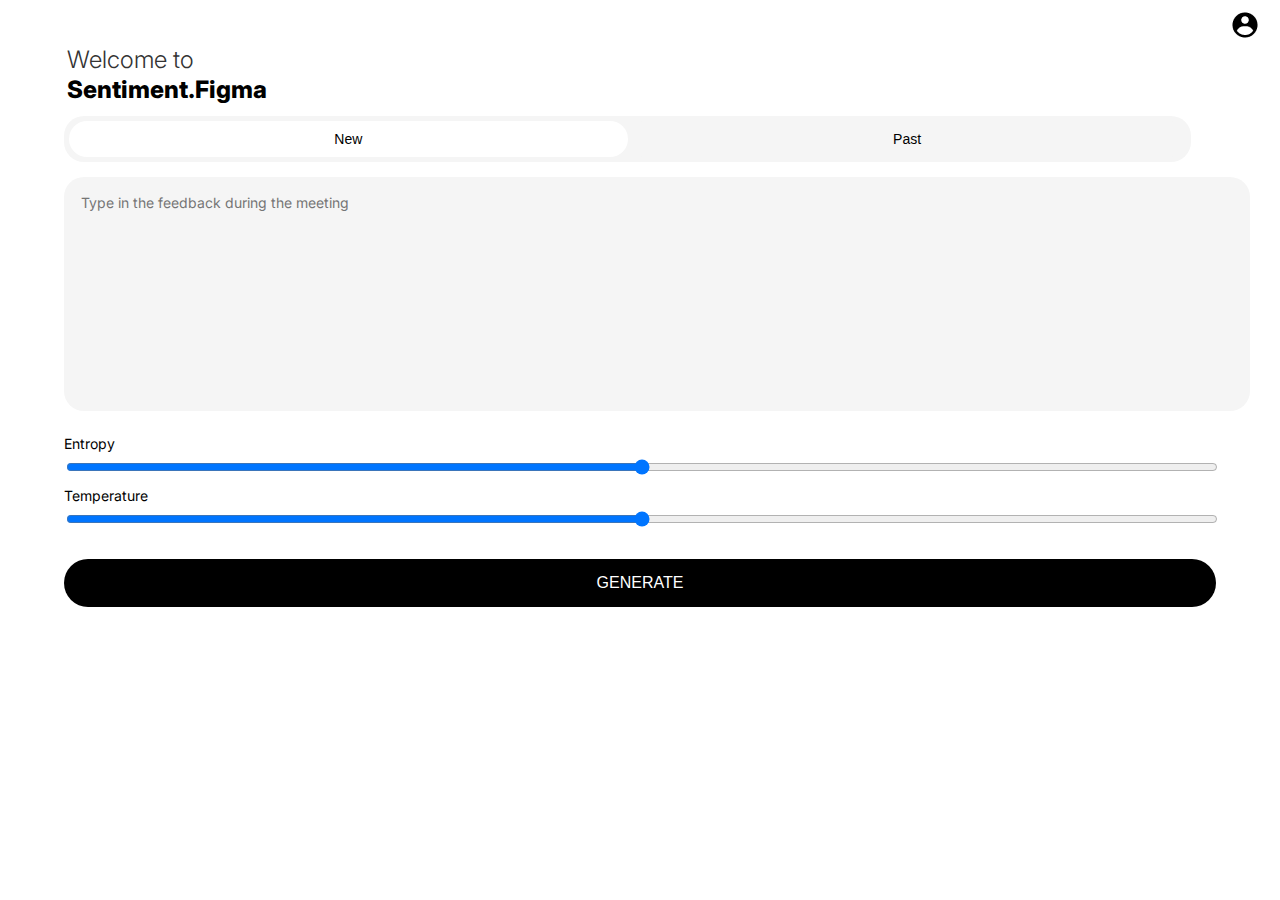
==== index.html @ 70d1ff52 "Add files via upload" ====
<!DOCTYPE html>
<html lang="en">
<head>
  <meta charset="UTF-8">
  <meta name="viewport" content="width=device-width, initial-scale=1.0">
  <title>Sentiment AI</title>
  <link href="https://fonts.googleapis.com/css2?family=Inter:wght@100;400;700&display=swap" rel="stylesheet">
  <link rel="stylesheet" href="styles.css">
</head>
<body>
    <!-- New Recording Page -->
  <div id="new-recording-page" class="page active">
    <img src="icon/profile.png" alt="profile" class="profile-icon">
    <div class="container">
      <h1>Welcome to</h1>
      <h2>Sentiment.Figma</h2>
      <div class="switch" style="background-color: #f5f5f5; border-radius: 20px; padding: 5px;">
        <button class="active" id="new">New</button>
        <button id="old">Past</button>
      </div>

      <textarea id="feedback" placeholder="Type in the feedback during the meeting"></textarea>

      <div class="slider-container">
        <label for="entropy">Entropy</label>
        <input id="entropy" type="range" min="0" max="1" step="0.1">
      </div>

      <div class="slider-container">
        <label for="temperature">Temperature</label>
        <input id="temperature" type="range" min="0" max="1" step="0.1">
      </div>

      <button id="generate">GENERATE</button>
    </div>
  </div>

  <!-- Past Recordings Page -->
  <div id="past-recordings-page" class="page">
    <img src="icon/profile.png" alt="profile" class="profile-icon">
    <div class="container">
      <h1>Welcome to</h1>
      <h2>Sentiment.Figma</h2>
      <div class="switch" style="background-color: #f5f5f5; border-radius: 20px; padding: 5px;">
        <button id="new">New</button>
        <button class="active" id="old">Past</button>
      </div>
      <div class="recording-item">
        <div class="recording-info">
          <div class="recording-title">
            <span class="mainText">New recording10</span>
            <span class="badge">Jerry</span>
          </div>
          <div class="caption">Oct 30th, 2024</div>
        </div>
      </div>
    
    </div>
  </div>

  <!-- Analysis Page -->
  <div id="analysis-page" class="page">
    <div class="container">
      <img id="back-to-home" src="icon/back.png" alt="Back" class="back-icon">
      <h3>New Recording</h3>
      <p class="caption">Recorded on</p>
    </div>
    <div class="emotion-container">
      <div class="emotion-row">
        <div class="emotion-label">Curiosity</div>
        <div class="emotion-bar curiosity"></div>
      </div>
      <div class="emotion-row">
        <div class="emotion-label">Admiration</div>
        <div class="emotion-bar admiration"></div>
      </div>
      <div class="emotion-row">
        <div class="emotion-label">Delight</div>
        <div class="emotion-bar delight"></div>
      </div>
      <div class="emotion-row">
        <div class="emotion-label">Confused</div>
        <div class="emotion-bar confused"></div>
      </div>
    </div>
    <div class="card-container">
      <!-- Card 1 -->
      <div class="card">
        <div class="icon">
          🎨 <!-- Replace with an actual icon -->
        </div>
        <div class="title">Color Sensing</div>
      </div>
  
      <!-- Card 2 -->
      <div class="card">
        <div class="icon">
          ℹ️ <!-- Replace with an actual icon -->
        </div>
        <div class="title">Information Architecture</div>
      </div>
  
      <!-- Card 3 -->
      <div class="card">
        <div class="icon">
          🎨 <!-- Replace with an actual icon -->
        </div>
        <div class="title">Responsiveness</div>
      </div>
  
      <!-- Card 4 -->
      <div class="card">
        <div class="icon">
          ℹ️ <!-- Replace with an actual icon -->
        </div>
        <div class="title">Information Architecture</div>
      </div>
    </div>
  </div>

  <!--Profile Page-->
  <div id="profile-page" class="page">
    <img id="back-to-home" src="icon/back.png" alt="Back" class="back-icon">
    <div class="container">
      <h3>Saved Client</h3>
    </div>
  </div>

  <!--Detailed Analysis-->
  <div id="detailed-analysis-page" class="page">
    <img id="back-to-home" src="icon/back.png" alt="Back" class="back-icon">
    <div class="container">
      <h3>Saved Client</h3>
    </div>
  </div>

  <script>
  // Array to store feedback and timestamp data
    const recordings = [];
    document.getElementById('generate').onclick = () => {
      const feedback = document.getElementById('feedback').value;
      const entropy = document.getElementById('entropy').value;
      const temperature = document.getElementById('temperature').value;

      if (feedback === '') {
        alert('Please enter feedback before generating.');
        return;
      }
    
      // Capture the current date and time
      const timestamp = new Date().toLocaleString();

      // Save the feedback and timestamp
      recordings.push({ feedback, entropy, temperature, timestamp });

      // Optional: Log the data for debugging
      console.log(recordings);

     // Send data to the plugin backend (if needed)
      parent.postMessage(
        { pluginMessage: { type: 'generate', feedback, entropy, temperature, timestamp } },
        '*'
      );

      // Switch to the New Recording Page
      document.getElementById('analysis-page').classList.add('active');
      document.getElementById('new-recording-page').classList.remove('active');
      document.getElementById('past-recordings-page').classList.remove('active');

      // Update the caption with the timestamp
      const captionElement = document.querySelector('.caption');
      captionElement.textContent = `Recorded on ${timestamp}`;
    };

    // Switch to Past Recordings Page
    document.getElementById('old').onclick = () => {
      document.getElementById('new-recording-page').classList.remove('active');
      document.getElementById('past-recordings-page').classList.add('active');
    };

    // not working
    // Switch to Home Page Page
    document.getElementById('new').onclick = () => {
      parent.postMessage({ pluginMessage: { type: 'switch-to-home' } }, '*');
      document.getElementById('past-recordings-page').classList.remove('active');
      document.getElementById('new-recording-page').classList.add('active');
    };

    //not working
    document.querySelector('.profile-icon').onclick = () => {
      document.querySelectorAll('.page').forEach(page => page.classList.remove('active'));
      document.getElementById('profile-page').classList.add('active');
    };

  // Go back to previous page
    document.querySelectorAll('#back-to-home').forEach(button => {
      button.onclick = () => {
      document.querySelectorAll('.page').forEach(page => page.classList.remove('active'));
      const lastVisitedPage = document.querySelector('.page.active');
      lastVisitedPage.classList.add('active');
      };
    });
  </script>
</body>
</html>
---- styles.css ----
body {
  font-family: Inter, sans-serif;
  margin: 0;
  padding: 0;
  display: flex;
  flex-direction: column;
  align-items: center;
  background-color: #ffffff;
  color: #000000;
  width: 100%;
  height: 100%;
}

h1 {
  align-self: flex-start; /* Overrides the center alignment from the body */
  font-size: 24px;
  padding-left: 3px;
  color:#333;
  margin-top: 0px;
  margin-bottom: 0; /* Remove bottom margin */
  font-weight: 300;
  text-align: left;
}

h2 {
  align-self: flex-start; /* Overrides the center alignment from the body */
  font-size: 24px;
  padding-left: 3px;
  margin-top: 1px;
  margin-bottom: 12px;
  text-align: left;
  font-weight: 800;
}

h3 {
  align-self: flex-start; /* Overrides the center alignment from the body */
  font-size: 30px;
  word-spacing: -5%;
  margin: 3px 0 2px 0; /* Remove top margin */
  padding: 0px;
  text-align: left;
  font-weight: 600;
}

.caption {
  align-self: flex-start; /* Overrides the center alignment from the body */
  font-size: 12px;
  color: #8e8e8e;
  font-weight: 500;
  text-align: left; /* Ensure text is left-aligned */
  margin: 0px 0px 20px 0px;
}

.container {
  flex-direction: column;
  width: 90%;
  justify-content: flex-start; /* Align content from top vertically */
}

.page {
  display: none;
  width: 100%;
  height: 100%;
  flex-direction: column;
  align-items: center;
  justify-content: flex-start; /* Align content from top vertically */
}

.page.active {
  display: flex;
}

textarea {
  background-color: #f5f5f5; /* Set background color to grey */
  font-family: 'Inter', sans-serif;
  width: 100%;
  height: 200px;
  margin-top: 15px;
  margin-bottom: 10px;
  padding: 17px;
  border: none; /* Remove border */
  border-radius: 20px;
  font-size: 14px;
  resize: none;
}

.slider-container {
  display: flex;
  flex-direction: column;
  align-items: flex-start;
  width: 100%;
  margin: 10px 0;
}

.slider-container label {
  margin-bottom: 5px;
  font-size: 14px;
}

.slider-container input {
  width: 100%;
}

.switch {
  display: flex;
  justify-content: center;
  width: 97%;
  border-radius: 20px;
}

.switch button {
  flex: 1;
  border: 0px solid #ddd;
  background-color: #f5f5f5;
  padding: 10px 0;
  cursor: pointer;
  font-size: 14px;
  border-radius: 20px;
}

.switch button.active {
  background-color: #ffffff;
  color: #000000;
}

button#generate {
  background-color: #000;
  color: #fff;
  padding: 15px;
  border: none;
  border-radius: 30px;
  font-size: 16px;
  cursor: pointer;
  width: 100%;
  margin: 20px 0;
}

.back-icon {
  width: 30px; /* Adjust the size of the icon */
  height: auto;
  cursor: pointer;
  transition: transform 0.2s ease; /* Add a hover effect */
  align-self: flex-start; /* Align the icon to the left */
  margin: 10px 0px;
}

.back-icon:hover {
  transform: scale(1.1); /* Slightly enlarge the icon on hover */
}

.profile-icon {
  width: 30px; /* Adjust the size of the icon */
  height: auto;
  margin: 10px 20px 5px 0px;
  align-self: flex-end; /* Align the icon to the right */
}

.profile-icon:hover {
  transform: scale(1.1); /* Slightly enlarge the icon on hover */
}

.emotion-container {
  background-color: #eeeeee; /* Light grey background for the container */
  padding: 25px 25px;
  width: 300px;
}

.emotion-row {
  display: flex;
  align-items: center;
  margin-bottom: 10px;
}

.emotion-row:last-child {
  margin-bottom: 0;
}

.emotion-label {
  flex: 1;
  font-weight: bold;
  color: #000000;
  margin-right: 10px;
}

.emotion-bar {
  flex: 2;
  height: 20px;
  border-radius: 5px;
}

/* Custom colors for each bar */
.curiosity {
  background-color: #000000; /* Black */
  width: 100%;
}

.admiration {
  background-color: #888888; /* Dark grey */
  width: 80%;
}

.delight {
  background-color: #cccccc; /* Light grey */
  width: 60%;
}

.confused {
  background-color: #ffffff; /* White */
  width: 40%;
  border: 1px solid #dddddd; /* Add border for visibility */
}

.content-container {
  text-align: left; /* Ensure text inside is left-aligned */
  width: 100%; /* Make sure the container spans the full width */
}

.card-container {
display: grid;
grid-template-columns: repeat(2, 1fr); /* 2 cards per row */
gap: 20px; /* Space between cards */
padding: 20px;
}

.card {
background-color: #f9f9f9; /* Light gray */
border-radius: 15px;
display: flex;
flex-direction: column;
justify-content: center;
align-items: center;
text-align: center;
width: 140px;
height: 140px;
}

.card .icon {
font-size: 40px; /* Size of the icon */
margin-bottom: 10px;
}

.card .title {
font-size: 16px;
font-weight: bold;
color: #333; /* Dark text */
}

.recording-item {
display: flex;
align-items: center;
padding: 10px 0px 5px 5px;
border-bottom: 1px solid #f0f0f0;
}

.recording-info {
padding-top: 10px;
}

.mainText{
font-family: 'Inter', sans-serif;
font-weight: 500;
font-size: 20px;
color: #333; /* Dark text */
}

.badge {
background-color: #f0f0f0;
color: #000;
font-size: 14px;
padding: 2px 8px;
border-radius: 15px;
font-weight: bold;
}
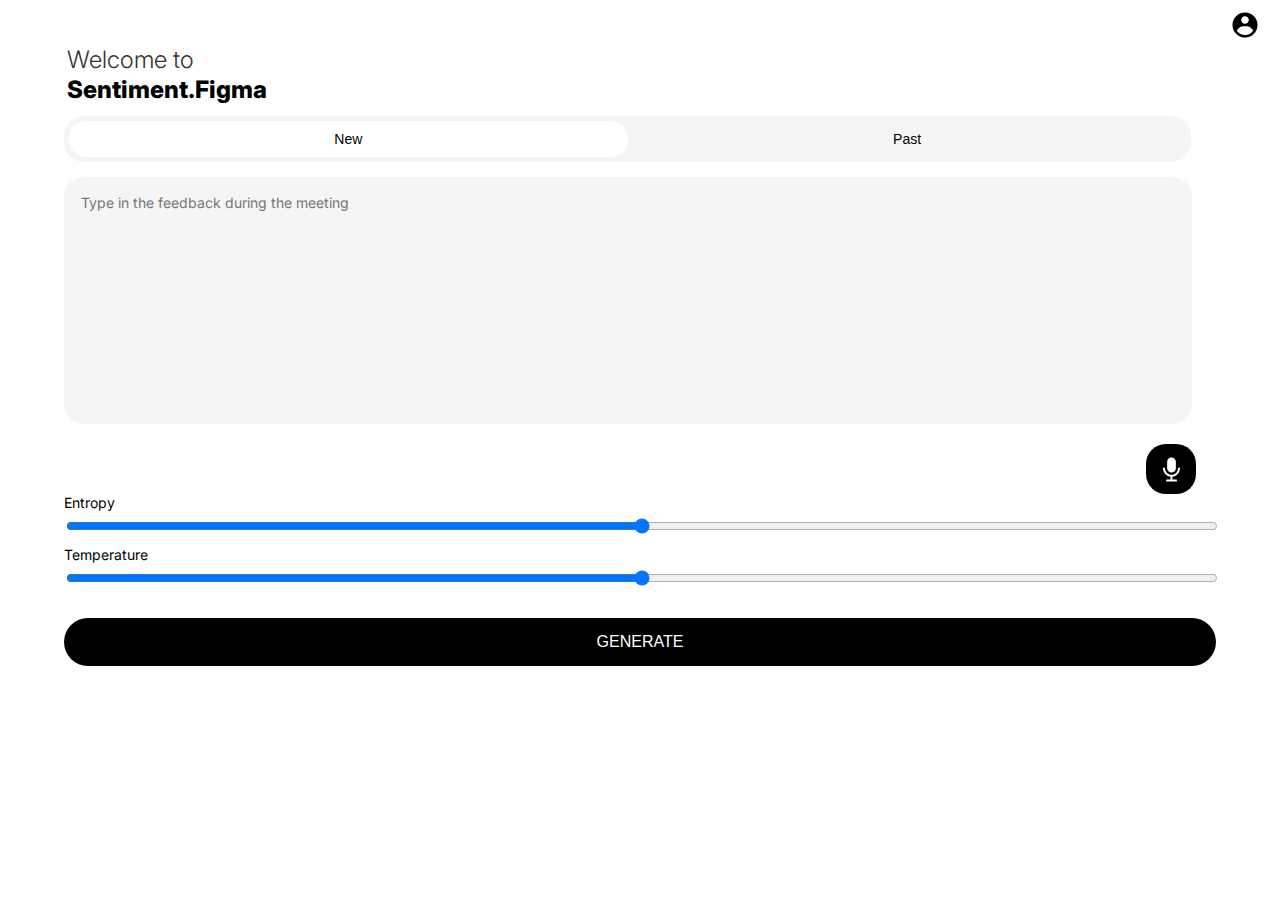
==== commit ec40490d: "updated frontend" ====
--- a/index.html
+++ b/index.html
@@ -20,7 +20,9 @@
       </div>
 
       <textarea id="feedback" placeholder="Type in the feedback during the meeting"></textarea>
-
+      <button id="record-button">
+        <img src="icon/record.png" alt="record" class="record-icon">
+      </button>
       <div class="slider-container">
         <label for="entropy">Entropy</label>
         <input id="entropy" type="range" min="0" max="1" step="0.1">
@@ -63,7 +65,8 @@
     <div class="container">
       <img id="back-to-home" src="icon/back.png" alt="Back" class="back-icon">
       <h3>New Recording</h3>
-      <p class="caption">Recorded on</p>
+      <p class="caption">Recorded on Oct 30th, 2024</p>
+      <div class="caption"></div>
     </div>
     <div class="emotion-container">
       <div class="emotion-row">
@@ -87,7 +90,7 @@
       <!-- Card 1 -->
       <div class="card">
         <div class="icon">
-          🎨 <!-- Replace with an actual icon -->
+          <img src="icon/color_sensing.png" alt="Color Sensing">
         </div>
         <div class="title">Color Sensing</div>
       </div>
@@ -95,7 +98,7 @@
       <!-- Card 2 -->
       <div class="card">
         <div class="icon">
-          ℹ️ <!-- Replace with an actual icon -->
+          <img src="icon/info_arch.png" alt="Info Arch">
         </div>
         <div class="title">Information Architecture</div>
       </div>
@@ -103,7 +106,7 @@
       <!-- Card 3 -->
       <div class="card">
         <div class="icon">
-          🎨 <!-- Replace with an actual icon -->
+          <img src="icon/responsiveness.png" alt="Responsiveness">
         </div>
         <div class="title">Responsiveness</div>
       </div>
@@ -111,9 +114,9 @@
       <!-- Card 4 -->
       <div class="card">
         <div class="icon">
-          ℹ️ <!-- Replace with an actual icon -->
-        </div>
-        <div class="title">Information Architecture</div>
+          <img src="icon/color_sensing.png" alt="Color Sensing">
+        </div>
+        <div class="title">Branding</div>
       </div>
     </div>
   </div>
@@ -128,11 +131,16 @@
 
   <!--Detailed Analysis-->
   <div id="detailed-analysis-page" class="page">
-    <img id="back-to-home" src="icon/back.png" alt="Back" class="back-icon">
-    <div class="container">
-      <h3>Saved Client</h3>
-    </div>
-  </div>
+    <div class="container">
+      <img id="back-to-home" src="icon/back.png" alt="Back" class="back-icon">
+      <h3>Color</h3>
+      <p class="caption">Recorded on Oct 30th, 2024</p>
+      <div class="caption"></div>
+      <div class="textMentioned">“I like this blue but I think it’s too vibrant, could you adjust its saturation?”</div>
+    </div>
+  </div>
+
+  
 
   <script>
   // Array to store feedback and timestamp data
@@ -178,28 +186,37 @@
       document.getElementById('past-recordings-page').classList.add('active');
     };
 
-    // not working
     // Switch to Home Page Page
     document.getElementById('new').onclick = () => {
-      parent.postMessage({ pluginMessage: { type: 'switch-to-home' } }, '*');
       document.getElementById('past-recordings-page').classList.remove('active');
       document.getElementById('new-recording-page').classList.add('active');
     };
 
-    //not working
     document.querySelector('.profile-icon').onclick = () => {
       document.querySelectorAll('.page').forEach(page => page.classList.remove('active'));
       document.getElementById('profile-page').classList.add('active');
     };
 
   // Go back to previous page
-    document.querySelectorAll('#back-to-home').forEach(button => {
-      button.onclick = () => {
+  document.querySelectorAll('#back-to-home').forEach(button => {
+    button.onclick = () => {
       document.querySelectorAll('.page').forEach(page => page.classList.remove('active'));
-      const lastVisitedPage = document.querySelector('.page.active');
-      lastVisitedPage.classList.add('active');
-      };
-    });
+      document.getElementById('new-recording-page').classList.add('active');
+    };
+  });
+
+  // Go to Color Page
+  document.getElementById('new').onclick = () => {
+    document.getElementById('past-recordings-page').classList.remove('active');
+    document.getElementById('new-recording-page').classList.add('active');
+  };
+  // Go to Detailed Analysis Page when clicking on a card
+  document.querySelectorAll('.card').forEach(card => {
+    card.onclick = () => {
+      document.querySelectorAll('.page').forEach(page => page.classList.remove('active'));
+      document.getElementById('detailed-analysis-page').classList.add('active');
+    };
+  });
   </script>
 </body>
 </html>--- a/styles.css
+++ b/styles.css
@@ -51,10 +51,32 @@
   margin: 0px 0px 20px 0px;
 }
 
+.textMentioned {
+  align-self: flex-start; /* Overrides the center alignment from the body */
+  font-size: 16px;
+  color: #000000; /* Black text */
+  font-weight: 500;
+  text-align: left; /* Ensure text is left-aligned */
+  margin: 0px 0px 20px 0px;
+  background-color: #f0f0f0; /* Light grey background */
+  border-radius: 15px;
+  padding: 20px;
+  display: inline-block; /* Fit width to the length of text */
+}
+
 .container {
   flex-direction: column;
   width: 90%;
   justify-content: flex-start; /* Align content from top vertically */
+}
+
+#feedback {
+  display: flex;
+  flex-direction: column;
+  align-items: center;
+  justify-content: center;
+  width: 95%;
+  padding-bottom: 30px;
 }
 
 .page {
@@ -73,10 +95,11 @@
 textarea {
   background-color: #f5f5f5; /* Set background color to grey */
   font-family: 'Inter', sans-serif;
+  
   width: 100%;
   height: 200px;
   margin-top: 15px;
-  margin-bottom: 10px;
+  margin-bottom: 20px;
   padding: 17px;
   border: none; /* Remove border */
   border-radius: 20px;
@@ -135,13 +158,30 @@
   margin: 20px 0;
 }
 
+#record-button {
+  width: 50px;
+  height: 50px;
+  cursor: pointer;
+  background: #000;       /* Black background */
+  border: none;
+  padding: 10px 10px;
+  border-radius: 20px;
+  margin-right: 20px;
+  cursor: pointer;
+  display: inline-flex;
+  align-items: center;
+  justify-content: center;
+  float: right; /* Aligns the button to the right side of its parent container */
+
+}
+
 .back-icon {
-  width: 30px; /* Adjust the size of the icon */
+  width: 20px; /* Adjust the size of the icon */
   height: auto;
   cursor: pointer;
   transition: transform 0.2s ease; /* Add a hover effect */
   align-self: flex-start; /* Align the icon to the left */
-  margin: 10px 0px;
+  margin: 20px 0px 10px 0px;
 }
 
 .back-icon:hover {
@@ -162,7 +202,7 @@
 .emotion-container {
   background-color: #eeeeee; /* Light grey background for the container */
   padding: 25px 25px;
-  width: 300px;
+  width: 100%;
 }
 
 .emotion-row {
@@ -179,13 +219,16 @@
   flex: 1;
   font-weight: bold;
   color: #000000;
-  margin-right: 10px;
+  margin-right: 100px;
+  padding-left:5%;
+  
 }
 
 .emotion-bar {
-  flex: 2;
   height: 20px;
-  border-radius: 5px;
+  border-radius: 1px;
+  padding-right: 5%;
+  
 }
 
 /* Custom colors for each bar */
@@ -217,21 +260,43 @@
 
 .card-container {
 display: grid;
-grid-template-columns: repeat(2, 1fr); /* 2 cards per row */
+grid-template-columns: repeat(4, 1fr); /* 2 cards per row */
 gap: 20px; /* Space between cards */
-padding: 20px;
+padding: 30px;
 }
 
 .card {
-background-color: #f9f9f9; /* Light gray */
-border-radius: 15px;
-display: flex;
-flex-direction: column;
-justify-content: center;
-align-items: center;
-text-align: center;
-width: 140px;
-height: 140px;
+  background-color: #f9f9f9; /* Light gray */
+  border-radius: 15px;
+  display: flex;
+  flex-direction: column;
+  justify-content: center;
+  align-items: center;
+  text-align: center;
+  padding: 20px;
+  width: 200px;
+  height: 100px;
+}
+
+@media (max-width: 1000px) {
+  .card-container {
+    grid-template-columns: repeat(2, 1fr); 
+    gap: 20px; /* Reduce space between cards */
+    padding: 15px; /* Reduce padding */
+  }
+}
+
+@media (max-width: 500px) {
+  .card-container {
+    grid-template-columns: 1fr; /* Two column layout */
+    gap: 20px; /* Reduce space between cards */
+    padding: 15px; /* Reduce padding */
+  }
+
+  .card {
+    width: 500px; /* Make the card take full width */
+    height: auto; /* Adjust height automatically */
+  }
 }
 
 .card .icon {
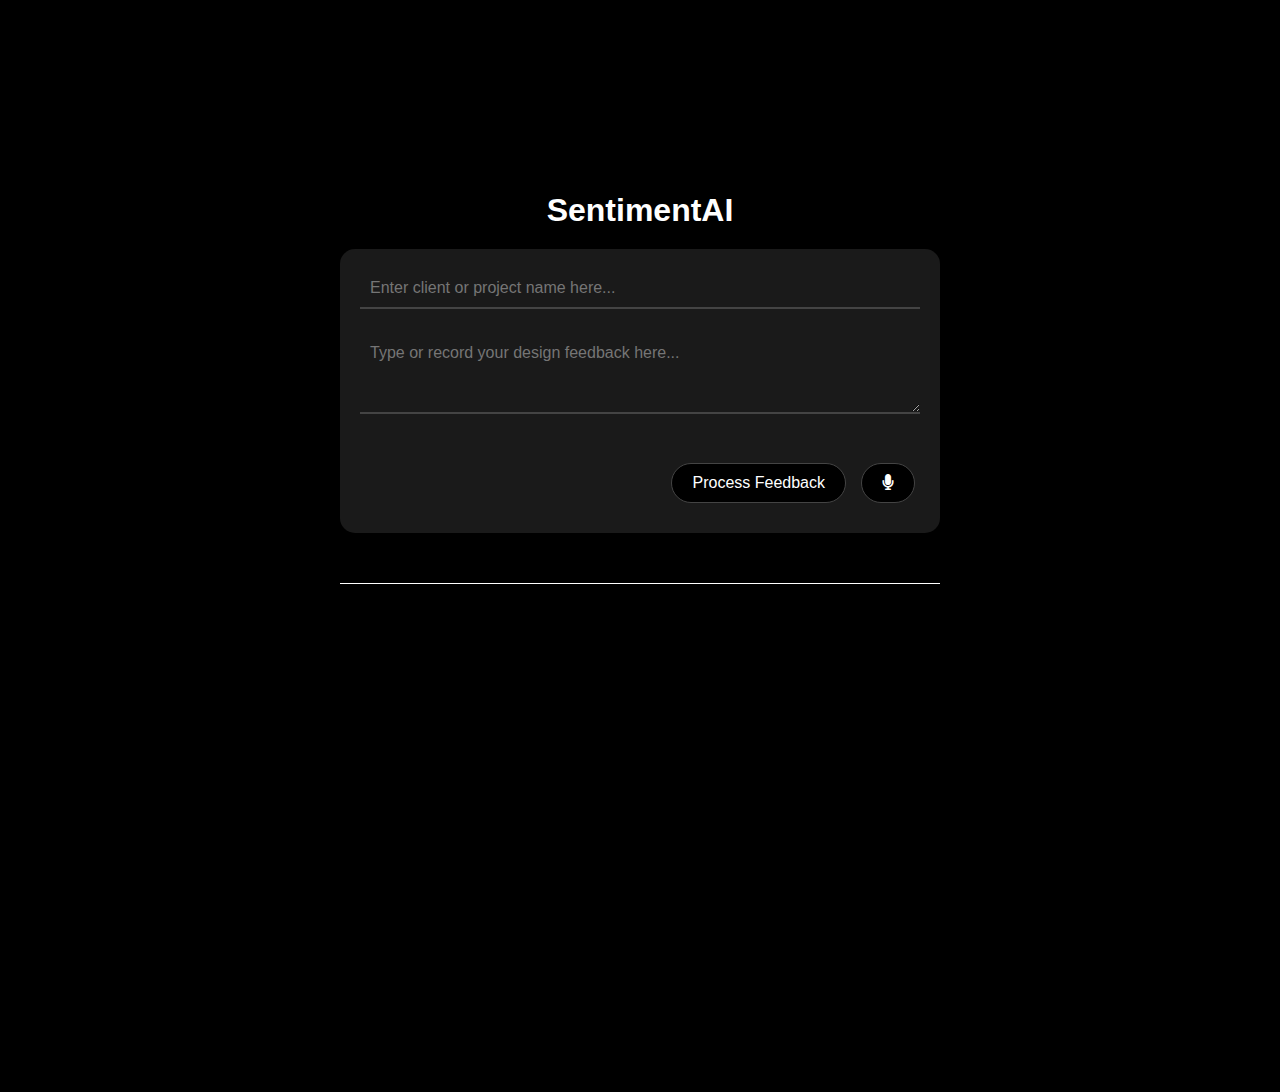
==== commit 5b0984fe: "clean up file" ====
--- a/index.html
+++ b/index.html
@@ -3,220 +3,35 @@
 <head>
   <meta charset="UTF-8">
   <meta name="viewport" content="width=device-width, initial-scale=1.0">
-  <title>Sentiment AI</title>
-  <link href="https://fonts.googleapis.com/css2?family=Inter:wght@100;400;700&display=swap" rel="stylesheet">
+  <title>Text Analysis App</title>
+  <!-- Font Awesome CDN -->
+  <link rel="stylesheet" href="https://cdnjs.cloudflare.com/ajax/libs/font-awesome/6.0.0-beta3/css/all.min.css">
   <link rel="stylesheet" href="styles.css">
 </head>
 <body>
-    <!-- New Recording Page -->
-  <div id="new-recording-page" class="page active">
-    <img src="icon/profile.png" alt="profile" class="profile-icon">
-    <div class="container">
-      <h1>Welcome to</h1>
-      <h2>Sentiment.Figma</h2>
-      <div class="switch" style="background-color: #f5f5f5; border-radius: 20px; padding: 5px;">
-        <button class="active" id="new">New</button>
-        <button id="old">Past</button>
+  <div class="container">
+    <h1>SentimentAI</h1>
+    <div class="card">
+      <div class="note-input-wrapper">
+        <input id="noteInput" type="text" placeholder="Enter client or project name here...">
       </div>
-
-      <textarea id="feedback" placeholder="Type in the feedback during the meeting"></textarea>
-      <button id="record-button">
-        <img src="icon/record.png" alt="record" class="record-icon">
-      </button>
-      <div class="slider-container">
-        <label for="entropy">Entropy</label>
-        <input id="entropy" type="range" min="0" max="1" step="0.1">
-      </div>
-
-      <div class="slider-container">
-        <label for="temperature">Temperature</label>
-        <input id="temperature" type="range" min="0" max="1" step="0.1">
-      </div>
-
-      <button id="generate">GENERATE</button>
-    </div>
-  </div>
-
-  <!-- Past Recordings Page -->
-  <div id="past-recordings-page" class="page">
-    <img src="icon/profile.png" alt="profile" class="profile-icon">
-    <div class="container">
-      <h1>Welcome to</h1>
-      <h2>Sentiment.Figma</h2>
-      <div class="switch" style="background-color: #f5f5f5; border-radius: 20px; padding: 5px;">
-        <button id="new">New</button>
-        <button class="active" id="old">Past</button>
-      </div>
-      <div class="recording-item">
-        <div class="recording-info">
-          <div class="recording-title">
-            <span class="mainText">New recording10</span>
-            <span class="badge">Jerry</span>
-          </div>
-          <div class="caption">Oct 30th, 2024</div>
+      <div class="text-area-wrapper">
+        <textarea id="inputText" placeholder="Type or record your design feedback here..."></textarea>
+        <div class="button-container">
+          <button id="analyzeButton">Process Feedback</button>
+          <button id="recordButton">
+            <i class="fas fa-microphone"></i>
+          </button>
         </div>
       </div>
-    
     </div>
-  </div>
 
-  <!-- Analysis Page -->
-  <div id="analysis-page" class="page">
-    <div class="container">
-      <img id="back-to-home" src="icon/back.png" alt="Back" class="back-icon">
-      <h3>New Recording</h3>
-      <p class="caption">Recorded on Oct 30th, 2024</p>
-      <div class="caption"></div>
-    </div>
-    <div class="emotion-container">
-      <div class="emotion-row">
-        <div class="emotion-label">Curiosity</div>
-        <div class="emotion-bar curiosity"></div>
-      </div>
-      <div class="emotion-row">
-        <div class="emotion-label">Admiration</div>
-        <div class="emotion-bar admiration"></div>
-      </div>
-      <div class="emotion-row">
-        <div class="emotion-label">Delight</div>
-        <div class="emotion-bar delight"></div>
-      </div>
-      <div class="emotion-row">
-        <div class="emotion-label">Confused</div>
-        <div class="emotion-bar confused"></div>
-      </div>
-    </div>
-    <div class="card-container">
-      <!-- Card 1 -->
-      <div class="card">
-        <div class="icon">
-          <img src="icon/color_sensing.png" alt="Color Sensing">
-        </div>
-        <div class="title">Color Sensing</div>
-      </div>
-  
-      <!-- Card 2 -->
-      <div class="card">
-        <div class="icon">
-          <img src="icon/info_arch.png" alt="Info Arch">
-        </div>
-        <div class="title">Information Architecture</div>
-      </div>
-  
-      <!-- Card 3 -->
-      <div class="card">
-        <div class="icon">
-          <img src="icon/responsiveness.png" alt="Responsiveness">
-        </div>
-        <div class="title">Responsiveness</div>
-      </div>
-  
-      <!-- Card 4 -->
-      <div class="card">
-        <div class="icon">
-          <img src="icon/color_sensing.png" alt="Color Sensing">
-        </div>
-        <div class="title">Branding</div>
+    <div id="tabsContainer">
+      <div id="tabs"></div> <!-- Tab navigation buttons -->
+      <div id="resultsContainer"> <!-- Holds results of the selected tab -->
       </div>
     </div>
   </div>
-
-  <!--Profile Page-->
-  <div id="profile-page" class="page">
-    <img id="back-to-home" src="icon/back.png" alt="Back" class="back-icon">
-    <div class="container">
-      <h3>Saved Client</h3>
-    </div>
-  </div>
-
-  <!--Detailed Analysis-->
-  <div id="detailed-analysis-page" class="page">
-    <div class="container">
-      <img id="back-to-home" src="icon/back.png" alt="Back" class="back-icon">
-      <h3>Color</h3>
-      <p class="caption">Recorded on Oct 30th, 2024</p>
-      <div class="caption"></div>
-      <div class="textMentioned">“I like this blue but I think it’s too vibrant, could you adjust its saturation?”</div>
-    </div>
-  </div>
-
-  
-
-  <script>
-  // Array to store feedback and timestamp data
-    const recordings = [];
-    document.getElementById('generate').onclick = () => {
-      const feedback = document.getElementById('feedback').value;
-      const entropy = document.getElementById('entropy').value;
-      const temperature = document.getElementById('temperature').value;
-
-      if (feedback === '') {
-        alert('Please enter feedback before generating.');
-        return;
-      }
-    
-      // Capture the current date and time
-      const timestamp = new Date().toLocaleString();
-
-      // Save the feedback and timestamp
-      recordings.push({ feedback, entropy, temperature, timestamp });
-
-      // Optional: Log the data for debugging
-      console.log(recordings);
-
-     // Send data to the plugin backend (if needed)
-      parent.postMessage(
-        { pluginMessage: { type: 'generate', feedback, entropy, temperature, timestamp } },
-        '*'
-      );
-
-      // Switch to the New Recording Page
-      document.getElementById('analysis-page').classList.add('active');
-      document.getElementById('new-recording-page').classList.remove('active');
-      document.getElementById('past-recordings-page').classList.remove('active');
-
-      // Update the caption with the timestamp
-      const captionElement = document.querySelector('.caption');
-      captionElement.textContent = `Recorded on ${timestamp}`;
-    };
-
-    // Switch to Past Recordings Page
-    document.getElementById('old').onclick = () => {
-      document.getElementById('new-recording-page').classList.remove('active');
-      document.getElementById('past-recordings-page').classList.add('active');
-    };
-
-    // Switch to Home Page Page
-    document.getElementById('new').onclick = () => {
-      document.getElementById('past-recordings-page').classList.remove('active');
-      document.getElementById('new-recording-page').classList.add('active');
-    };
-
-    document.querySelector('.profile-icon').onclick = () => {
-      document.querySelectorAll('.page').forEach(page => page.classList.remove('active'));
-      document.getElementById('profile-page').classList.add('active');
-    };
-
-  // Go back to previous page
-  document.querySelectorAll('#back-to-home').forEach(button => {
-    button.onclick = () => {
-      document.querySelectorAll('.page').forEach(page => page.classList.remove('active'));
-      document.getElementById('new-recording-page').classList.add('active');
-    };
-  });
-
-  // Go to Color Page
-  document.getElementById('new').onclick = () => {
-    document.getElementById('past-recordings-page').classList.remove('active');
-    document.getElementById('new-recording-page').classList.add('active');
-  };
-  // Go to Detailed Analysis Page when clicking on a card
-  document.querySelectorAll('.card').forEach(card => {
-    card.onclick = () => {
-      document.querySelectorAll('.page').forEach(page => page.classList.remove('active'));
-      document.getElementById('detailed-analysis-page').classList.add('active');
-    };
-  });
-  </script>
+  <script src="script.js"></script>
 </body>
-</html>+</html>
--- a/styles.css
+++ b/styles.css
@@ -1,338 +1,313 @@
+/* Ensure all text uses Helvetica */
+* {
+  font-family: Helvetica, Arial, sans-serif;
+  box-sizing: border-box;
+}
+
+/* General body styling */
 body {
-  font-family: Inter, sans-serif;
+  font-family: Helvetica, Arial, sans-serif;
+  background-color: #000; /* Black background */
+  color: #fff; /* White text */
   margin: 0;
   padding: 0;
+  height: 100vh;
+  overflow-y: auto; /* Allow scrolling */
+  margin-top: 15%;
+}
+
+/* Ensure the parent containers (like .full-text-container, .sentiment-container, etc.) are positioned relatively */
+.card {
+  position: relative;
+}
+
+/* Style the tooltip icon */
+.tooltip-icon {
+  position: absolute;
+  margin-right: 5px;
+  top: 10px; /* Distance from the top of the container */
+  right: 10px; /* Distance from the right side of the container */
+  font-size: 18px; /* Adjust size if needed */
+  cursor: pointer; /* Change cursor to indicate it's clickable */
+  color: white; /* Optional: color for the icon */
+}
+
+/* Tooltip box styling */
+.tooltip-icon::after {
+  content: attr(title);
+  position: absolute;
+  top: -5px;
+  left: 110%;
+  background-color: #333;
+  color: #fff;
+  padding: 10px;
+  font-size: 14px;
+  border-radius: 4px;
+  opacity: 0;
+  pointer-events: none;
+  white-space: normal; /* Allow the tooltip to wrap text */
+  width: 200px; /* Set width of the box */
+  height: auto;
+  max-width: 250px; /* Optional: limit the max width */
+  line-height: 1.4; /* Space between lines of text */
+  box-shadow: 0px 4px 8px rgba(0, 0, 0, 0.2); /* Add shadow for better visibility */
+  transition: opacity 0.2s;
+  z-index: 1;
+}
+
+/* Show the tooltip box when hovered */
+.tooltip-icon:hover::after {
+  opacity: 1;
+}
+
+
+
+#inputText::placeholder,
+#noteInput::placeholder {
+  text-align: left;
+}
+
+.button-container {
   display: flex;
-  flex-direction: column;
-  align-items: center;
-  background-color: #ffffff;
-  color: #000000;
-  width: 100%;
-  height: 100%;
-}
-
+  justify-content: flex-end; /* Align buttons to the right */
+  gap: 5px; /* Space between the buttons */
+  margin-top: 10px; /* Optional: Adjust space from the text area */
+}
+
+
+/* Container for the app */
+.container {
+  text-align: center;
+  width: 90%;
+  max-width: 600px;
+  margin: 20px auto;
+  padding-bottom: 50px; /* Add space at the bottom for scroll comfort */
+}
+
+/* Header styling */
 h1 {
-  align-self: flex-start; /* Overrides the center alignment from the body */
-  font-size: 24px;
-  padding-left: 3px;
-  color:#333;
-  margin-top: 0px;
-  margin-bottom: 0; /* Remove bottom margin */
-  font-weight: 300;
-  text-align: left;
-}
-
-h2 {
-  align-self: flex-start; /* Overrides the center alignment from the body */
-  font-size: 24px;
-  padding-left: 3px;
-  margin-top: 1px;
-  margin-bottom: 12px;
-  text-align: left;
-  font-weight: 800;
-}
-
-h3 {
-  align-self: flex-start; /* Overrides the center alignment from the body */
-  font-size: 30px;
-  word-spacing: -5%;
-  margin: 3px 0 2px 0; /* Remove top margin */
-  padding: 0px;
-  text-align: left;
-  font-weight: 600;
-}
-
-.caption {
-  align-self: flex-start; /* Overrides the center alignment from the body */
-  font-size: 12px;
-  color: #8e8e8e;
-  font-weight: 500;
-  text-align: left; /* Ensure text is left-aligned */
-  margin: 0px 0px 20px 0px;
-}
-
-.textMentioned {
-  align-self: flex-start; /* Overrides the center alignment from the body */
-  font-size: 16px;
-  color: #000000; /* Black text */
-  font-weight: 500;
-  text-align: left; /* Ensure text is left-aligned */
-  margin: 0px 0px 20px 0px;
-  background-color: #f0f0f0; /* Light grey background */
+  font-size: 2rem;
+  margin-bottom: 20px; /* Extra spacing for clarity */
+}
+
+/* Card styling */
+.card {
+  background-color: #1a1a1a;
   border-radius: 15px;
   padding: 20px;
-  display: inline-block; /* Fit width to the length of text */
-}
-
-.container {
-  flex-direction: column;
-  width: 90%;
-  justify-content: flex-start; /* Align content from top vertically */
-}
-
-#feedback {
+  box-shadow: 0px 4px 6px rgba(0, 0, 0, 0.3);
+  margin-bottom: 30px;
+}
+
+/* Input text area */
+#inputText {
+  width: 100%;
+  height: 80px;
+  padding: 10px;
+  font-size: 1rem;
+  border: none;
+  border-bottom: 2px solid #444; /* Minimalist underline */
+  background-color: transparent; /* Seamless with background */
+  color: #fff;
+  margin-bottom: 25px; /* Extra space */
+  box-sizing: border-box;
+}
+
+/* Placeholder text for empty areas */
+.placeholder {
+  color: #666; /* Subtle gray for placeholders */
+  font-style: italic;
+  margin-top: 10px;
+}
+
+/* Buttons */
+button {
+  background-color: #000; /* Same as background */
+  color: #fff; /* White text */
+  font-size: 1rem;
+  border: 1px solid #444; /* Subtle minimalist border */
+  border-radius: 50px; /* Fully rounded buttons */
+  padding: 10px 20px;
+  cursor: pointer;
+  margin: 10px 5px;
+  transition: background-color 0.3s ease, color 0.3s ease;
+}
+
+button:hover {
+  background-color: #444; /* Slight hover effect */
+  color: #fff;
+}
+
+/* Tabs container */
+#tabs {
+  display: flex;
+  gap: 10px;
+  padding: 10px;
+  border-bottom: 1px solid #fff;
+}
+
+.tab-button {
+  background-color: #333;
+  color: #fff;
+  padding: 5px 10px;
+  border: none;
+  cursor: pointer;
+  border-radius: 5px;
+  font-size: 14px;
+}
+
+.tab-button.active-tab {
+  background-color: #555;
+  font-weight: bold;
+}
+
+/* Tab content */
+.tab-content {
+  display: none;
+  padding: 10px;
+}
+
+.tab-content.active {
+  display: block;
+}
+
+/* Results container */
+#resultsContainer {
+  margin-top: 10px;
+  margin-bottom: 5%;
+
+}
+
+
+.emotion-bars {
+  margin: 30px 0; /* More spacing */
+  line-height: 30px;
+  text-align: left;
+}
+
+.emotion-row {
+  align-items: center;
+  margin-bottom: 30px; /* Increase spacing between rows */
+}
+
+.emotion-label {
+  width: 150px;
+  text-align: left;
+  margin-right: 15px;
+  color: #fff; /* Ensure emotion label is visible */
+  font-weight: bold;
+}
+
+.emotion-percentile {
+  color: #fff; /* White text for percentiles */
+  font-size: 1rem;
+  margin-right: 10px; /* Space between label and bar */
+}
+
+.bar {
+  flex: 1;
+  height: 20px;
+  border-radius: 5px;
+  background-color: #444; /* Neutral background for bar container */
+  overflow: hidden;
+  position: relative;
+}
+
+.bar > div {
+  height: 100%;
+  border-radius: 5px;
+  background-color: #1a73e8; /* Default progress bar color */
+}
+
+/* Design relevance grid */
+.design-grid {
+  display: grid;
+  grid-template-columns: 1fr 1fr; /* 2x2 grid */
+  gap: 20px; /* More space between cards */
+  margin: 30px 0; /* Space above and below */
+}
+
+.design-card {
+  background-color: black;
+  border-radius: 15px; /* Softer rounded corners */
+  border: 1px solid #444;
+  padding: 20px;
   display: flex;
   flex-direction: column;
   align-items: center;
   justify-content: center;
-  width: 95%;
-  padding-bottom: 30px;
-}
-
-.page {
-  display: none;
+}
+
+.relevance-score {
+  font-size: 3.8rem;
+  margin-bottom: 10px;
+}
+
+.design-term {
+  font-size: 1rem;
+  color: #aaa;
+}
+
+/* Keyword pills */
+.keyword-pills {
+  display: flex;
+  flex-wrap: wrap;
+  gap: 5px;
+  margin: 30px 0;
+}
+
+.pill {
+  display: inline-block;
+  padding: 5px 10px;
+  background-color: black;
+  border-radius: 15px;
+  cursor: pointer;
+  border: 1px solid #444;
+  font-size: 0.9rem;
+  transition: background-color 0.3s ease, color 0.3s ease;
+}
+
+.pill:hover {
+  background-color: #444;
+  color: #fff;
+}
+
+/* Full text */
+.full-text {
+  margin-top: 15px;
+  line-height: 1.5;
+}
+
+.highlight {
+  transition: background-color 0.3s ease;
+}
+
+/* Responsive design for smaller screens */
+@media (max-width: 768px) {
+  .design-grid {
+    grid-template-columns: 1fr; /* Single column grid for small screens */
+  }
+
+  button {
+    font-size: 0.9rem;
+    padding: 8px 15px;
+  }
+}
+
+/* New input field for notes */
+.note-input-wrapper {
+  margin-bottom: 15px;
+}
+
+#noteInput {
   width: 100%;
-  height: 100%;
-  flex-direction: column;
-  align-items: center;
-  justify-content: flex-start; /* Align content from top vertically */
-}
-
-.page.active {
-  display: flex;
-}
-
-textarea {
-  background-color: #f5f5f5; /* Set background color to grey */
-  font-family: 'Inter', sans-serif;
-  
-  width: 100%;
-  height: 200px;
-  margin-top: 15px;
-  margin-bottom: 20px;
-  padding: 17px;
-  border: none; /* Remove border */
-  border-radius: 20px;
-  font-size: 14px;
-  resize: none;
-}
-
-.slider-container {
-  display: flex;
-  flex-direction: column;
-  align-items: flex-start;
-  width: 100%;
-  margin: 10px 0;
-}
-
-.slider-container label {
-  margin-bottom: 5px;
-  font-size: 14px;
-}
-
-.slider-container input {
-  width: 100%;
-}
-
-.switch {
-  display: flex;
-  justify-content: center;
-  width: 97%;
-  border-radius: 20px;
-}
-
-.switch button {
-  flex: 1;
-  border: 0px solid #ddd;
-  background-color: #f5f5f5;
-  padding: 10px 0;
-  cursor: pointer;
-  font-size: 14px;
-  border-radius: 20px;
-}
-
-.switch button.active {
-  background-color: #ffffff;
-  color: #000000;
-}
-
-button#generate {
-  background-color: #000;
-  color: #fff;
-  padding: 15px;
+  padding: 10px;
+  font-size: 1rem;
   border: none;
-  border-radius: 30px;
-  font-size: 16px;
-  cursor: pointer;
-  width: 100%;
-  margin: 20px 0;
-}
-
-#record-button {
-  width: 50px;
-  height: 50px;
-  cursor: pointer;
-  background: #000;       /* Black background */
-  border: none;
-  padding: 10px 10px;
-  border-radius: 20px;
-  margin-right: 20px;
-  cursor: pointer;
-  display: inline-flex;
-  align-items: center;
-  justify-content: center;
-  float: right; /* Aligns the button to the right side of its parent container */
-
-}
-
-.back-icon {
-  width: 20px; /* Adjust the size of the icon */
-  height: auto;
-  cursor: pointer;
-  transition: transform 0.2s ease; /* Add a hover effect */
-  align-self: flex-start; /* Align the icon to the left */
-  margin: 20px 0px 10px 0px;
-}
-
-.back-icon:hover {
-  transform: scale(1.1); /* Slightly enlarge the icon on hover */
-}
-
-.profile-icon {
-  width: 30px; /* Adjust the size of the icon */
-  height: auto;
-  margin: 10px 20px 5px 0px;
-  align-self: flex-end; /* Align the icon to the right */
-}
-
-.profile-icon:hover {
-  transform: scale(1.1); /* Slightly enlarge the icon on hover */
-}
-
-.emotion-container {
-  background-color: #eeeeee; /* Light grey background for the container */
-  padding: 25px 25px;
-  width: 100%;
-}
-
-.emotion-row {
-  display: flex;
-  align-items: center;
+  border-bottom: 2px solid #444;
+  background-color: transparent;
+  color: #fff;
   margin-bottom: 10px;
-}
-
-.emotion-row:last-child {
-  margin-bottom: 0;
-}
-
-.emotion-label {
-  flex: 1;
-  font-weight: bold;
-  color: #000000;
-  margin-right: 100px;
-  padding-left:5%;
-  
-}
-
-.emotion-bar {
-  height: 20px;
-  border-radius: 1px;
-  padding-right: 5%;
-  
-}
-
-/* Custom colors for each bar */
-.curiosity {
-  background-color: #000000; /* Black */
-  width: 100%;
-}
-
-.admiration {
-  background-color: #888888; /* Dark grey */
-  width: 80%;
-}
-
-.delight {
-  background-color: #cccccc; /* Light grey */
-  width: 60%;
-}
-
-.confused {
-  background-color: #ffffff; /* White */
-  width: 40%;
-  border: 1px solid #dddddd; /* Add border for visibility */
-}
-
-.content-container {
-  text-align: left; /* Ensure text inside is left-aligned */
-  width: 100%; /* Make sure the container spans the full width */
-}
-
-.card-container {
-display: grid;
-grid-template-columns: repeat(4, 1fr); /* 2 cards per row */
-gap: 20px; /* Space between cards */
-padding: 30px;
-}
-
-.card {
-  background-color: #f9f9f9; /* Light gray */
-  border-radius: 15px;
-  display: flex;
-  flex-direction: column;
-  justify-content: center;
-  align-items: center;
-  text-align: center;
-  padding: 20px;
-  width: 200px;
-  height: 100px;
-}
-
-@media (max-width: 1000px) {
-  .card-container {
-    grid-template-columns: repeat(2, 1fr); 
-    gap: 20px; /* Reduce space between cards */
-    padding: 15px; /* Reduce padding */
-  }
-}
-
-@media (max-width: 500px) {
-  .card-container {
-    grid-template-columns: 1fr; /* Two column layout */
-    gap: 20px; /* Reduce space between cards */
-    padding: 15px; /* Reduce padding */
-  }
-
-  .card {
-    width: 500px; /* Make the card take full width */
-    height: auto; /* Adjust height automatically */
-  }
-}
-
-.card .icon {
-font-size: 40px; /* Size of the icon */
-margin-bottom: 10px;
-}
-
-.card .title {
-font-size: 16px;
-font-weight: bold;
-color: #333; /* Dark text */
-}
-
-.recording-item {
-display: flex;
-align-items: center;
-padding: 10px 0px 5px 5px;
-border-bottom: 1px solid #f0f0f0;
-}
-
-.recording-info {
-padding-top: 10px;
-}
-
-.mainText{
-font-family: 'Inter', sans-serif;
-font-weight: 500;
-font-size: 20px;
-color: #333; /* Dark text */
-}
-
-.badge {
-background-color: #f0f0f0;
-color: #000;
-font-size: 14px;
-padding: 2px 8px;
-border-radius: 15px;
-font-weight: bold;
-}+  box-sizing: border-box;
+  text-align: left;
+}
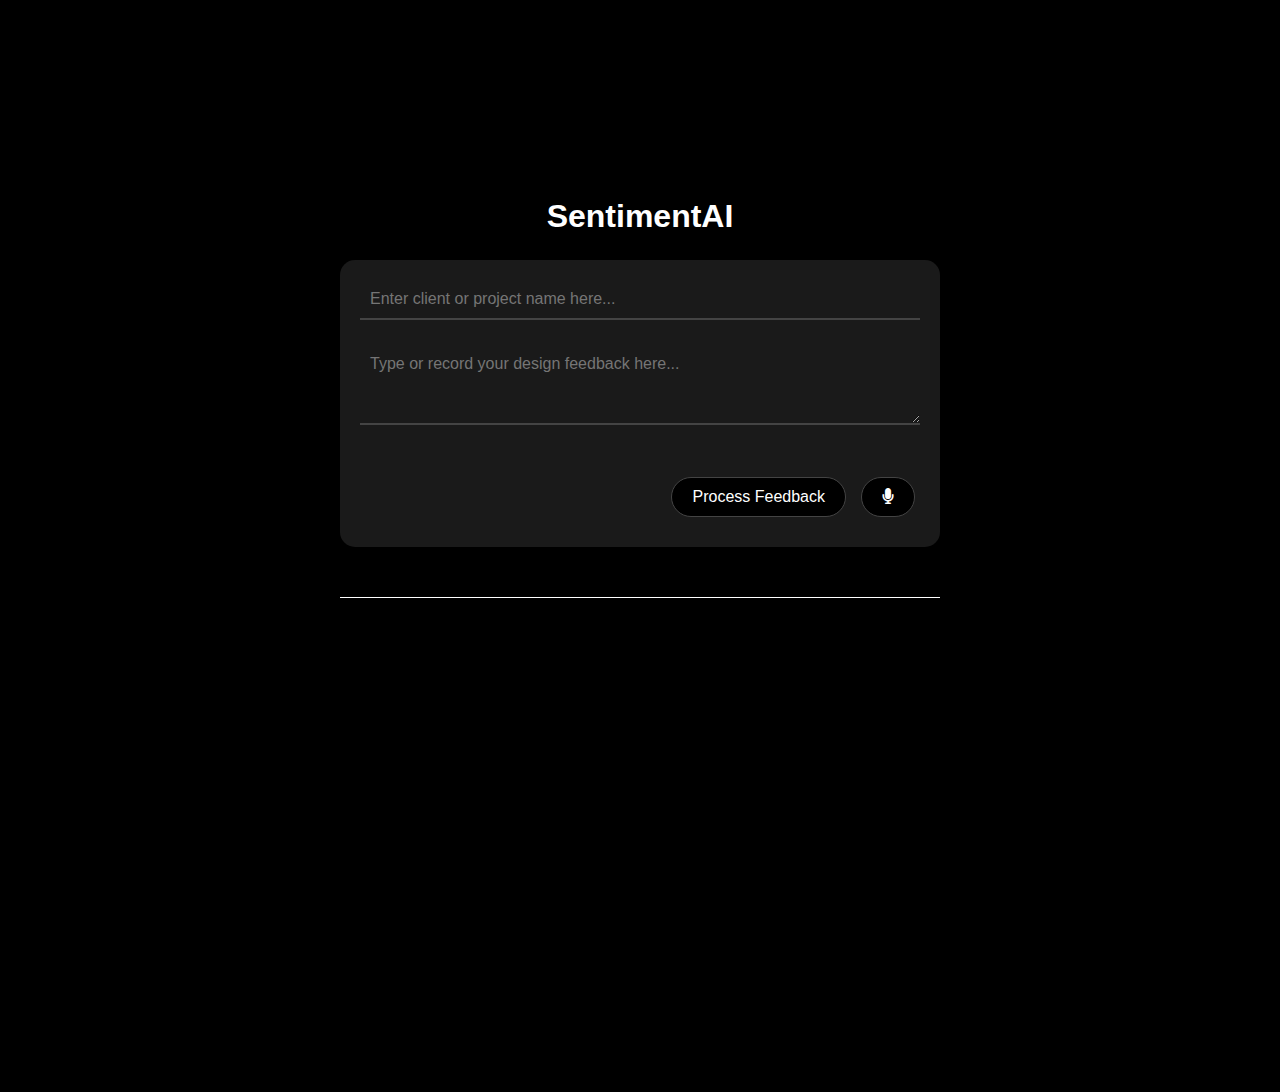
==== commit f551a9ed: "Updated readme.md" ====
--- a/index.html
+++ b/index.html
@@ -4,7 +4,6 @@
   <meta charset="UTF-8">
   <meta name="viewport" content="width=device-width, initial-scale=1.0">
   <title>Text Analysis App</title>
-  <!-- Font Awesome CDN -->
   <link rel="stylesheet" href="https://cdnjs.cloudflare.com/ajax/libs/font-awesome/6.0.0-beta3/css/all.min.css">
   <link rel="stylesheet" href="styles.css">
 </head>
@@ -27,8 +26,8 @@
     </div>
 
     <div id="tabsContainer">
-      <div id="tabs"></div> <!-- Tab navigation buttons -->
-      <div id="resultsContainer"> <!-- Holds results of the selected tab -->
+      <div id="tabs"></div>
+      <div id="resultsContainer">
       </div>
     </div>
   </div>
--- a/styles.css
+++ b/styles.css
@@ -1,38 +1,34 @@
-/* Ensure all text uses Helvetica */
 * {
   font-family: Helvetica, Arial, sans-serif;
   box-sizing: border-box;
 }
 
-/* General body styling */
 body {
   font-family: Helvetica, Arial, sans-serif;
-  background-color: #000; /* Black background */
-  color: #fff; /* White text */
+  background-color: #000; 
+  color: #fff;
+  line-height: 1.5;
   margin: 0;
   padding: 0;
   height: 100vh;
-  overflow-y: auto; /* Allow scrolling */
+  overflow-y: auto;
   margin-top: 15%;
 }
 
-/* Ensure the parent containers (like .full-text-container, .sentiment-container, etc.) are positioned relatively */
 .card {
   position: relative;
 }
 
-/* Style the tooltip icon */
 .tooltip-icon {
   position: absolute;
   margin-right: 5px;
-  top: 10px; /* Distance from the top of the container */
-  right: 10px; /* Distance from the right side of the container */
-  font-size: 18px; /* Adjust size if needed */
-  cursor: pointer; /* Change cursor to indicate it's clickable */
-  color: white; /* Optional: color for the icon */
-}
-
-/* Tooltip box styling */
+  top: 10px;
+  right: 10px;
+  font-size: 18px;
+  cursor: pointer;
+  color: white; 
+}
+
 .tooltip-icon::after {
   content: attr(title);
   position: absolute;
@@ -45,22 +41,19 @@
   border-radius: 4px;
   opacity: 0;
   pointer-events: none;
-  white-space: normal; /* Allow the tooltip to wrap text */
-  width: 200px; /* Set width of the box */
+  white-space: normal; 
+  width: 200px;
   height: auto;
-  max-width: 250px; /* Optional: limit the max width */
-  line-height: 1.4; /* Space between lines of text */
-  box-shadow: 0px 4px 8px rgba(0, 0, 0, 0.2); /* Add shadow for better visibility */
+  max-width: 250px; 
+  line-height: 1.4;
+  box-shadow: 0px 4px 8px rgba(0, 0, 0, 0.2);
   transition: opacity 0.2s;
   z-index: 1;
 }
 
-/* Show the tooltip box when hovered */
 .tooltip-icon:hover::after {
   opacity: 1;
 }
-
-
 
 #inputText::placeholder,
 #noteInput::placeholder {
@@ -69,28 +62,24 @@
 
 .button-container {
   display: flex;
-  justify-content: flex-end; /* Align buttons to the right */
-  gap: 5px; /* Space between the buttons */
-  margin-top: 10px; /* Optional: Adjust space from the text area */
-}
-
-
-/* Container for the app */
+  justify-content: flex-end; 
+  gap: 5px;
+  margin-top: 10px;
+}
+
 .container {
   text-align: center;
   width: 90%;
   max-width: 600px;
   margin: 20px auto;
-  padding-bottom: 50px; /* Add space at the bottom for scroll comfort */
-}
-
-/* Header styling */
+  padding-bottom: 50px;
+}
+
 h1 {
   font-size: 2rem;
-  margin-bottom: 20px; /* Extra spacing for clarity */
-}
-
-/* Card styling */
+  margin-bottom: 20px;
+}
+
 .card {
   background-color: #1a1a1a;
   border-radius: 15px;
@@ -99,34 +88,32 @@
   margin-bottom: 30px;
 }
 
-/* Input text area */
 #inputText {
   width: 100%;
   height: 80px;
   padding: 10px;
   font-size: 1rem;
   border: none;
-  border-bottom: 2px solid #444; /* Minimalist underline */
-  background-color: transparent; /* Seamless with background */
-  color: #fff;
-  margin-bottom: 25px; /* Extra space */
+  border-bottom: 2px solid #444;
+  background-color: transparent;
+  color: #fff;
+  margin-bottom: 25px;
   box-sizing: border-box;
 }
 
-/* Placeholder text for empty areas */
 .placeholder {
-  color: #666; /* Subtle gray for placeholders */
+  color: #666;
   font-style: italic;
   margin-top: 10px;
 }
 
 /* Buttons */
 button {
-  background-color: #000; /* Same as background */
-  color: #fff; /* White text */
-  font-size: 1rem;
-  border: 1px solid #444; /* Subtle minimalist border */
-  border-radius: 50px; /* Fully rounded buttons */
+  background-color: #000;
+  color: #fff;
+  font-size: 1rem;
+  border: 1px solid #444;
+  border-radius: 50px;
   padding: 10px 20px;
   cursor: pointer;
   margin: 10px 5px;
@@ -134,11 +121,10 @@
 }
 
 button:hover {
-  background-color: #444; /* Slight hover effect */
-  color: #fff;
-}
-
-/* Tabs container */
+  background-color: #444;
+  color: #fff;
+}
+
 #tabs {
   display: flex;
   gap: 10px;
@@ -161,7 +147,6 @@
   font-weight: bold;
 }
 
-/* Tab content */
 .tab-content {
   display: none;
   padding: 10px;
@@ -171,44 +156,63 @@
   display: block;
 }
 
-/* Results container */
 #resultsContainer {
   margin-top: 10px;
   margin-bottom: 5%;
 
 }
 
+.text-word {
+  transition: background-color 0.3s ease;
+}
+
+.text-word.highlight {
+  background-color: yellow;
+}
 
 .emotion-bars {
-  margin: 30px 0; /* More spacing */
+  margin: 30px 0; 
   line-height: 30px;
   text-align: left;
+  
+}
+
+.bar-container {
+  background-color: black;
+  width: 100%;
+  height: 20px;
+  position: relative;
+  border-radius: 5px;
+}
+
+.bar {
+  height: 100%;
 }
 
 .emotion-row {
   align-items: center;
-  margin-bottom: 30px; /* Increase spacing between rows */
+  margin-bottom: 30px;
 }
 
 .emotion-label {
   width: 150px;
   text-align: left;
   margin-right: 15px;
-  color: #fff; /* Ensure emotion label is visible */
+  color: #fff;
   font-weight: bold;
 }
 
 .emotion-percentile {
-  color: #fff; /* White text for percentiles */
-  font-size: 1rem;
-  margin-right: 10px; /* Space between label and bar */
+  color: #fff;
+  font-size: 1rem;
+  margin-right: 10px;
 }
 
 .bar {
   flex: 1;
   height: 20px;
   border-radius: 5px;
-  background-color: #444; /* Neutral background for bar container */
+  background-color: #444;
   overflow: hidden;
   position: relative;
 }
@@ -216,20 +220,19 @@
 .bar > div {
   height: 100%;
   border-radius: 5px;
-  background-color: #1a73e8; /* Default progress bar color */
-}
-
-/* Design relevance grid */
+  background-color: #1a73e8;
+}
+
 .design-grid {
   display: grid;
-  grid-template-columns: 1fr 1fr; /* 2x2 grid */
-  gap: 20px; /* More space between cards */
-  margin: 30px 0; /* Space above and below */
+  grid-template-columns: 1fr 1fr;
+  gap: 20px;
+  margin: 30px 0;
 }
 
 .design-card {
   background-color: black;
-  border-radius: 15px; /* Softer rounded corners */
+  border-radius: 15px;
   border: 1px solid #444;
   padding: 20px;
   display: flex;
@@ -248,7 +251,6 @@
   color: #aaa;
 }
 
-/* Keyword pills */
 .keyword-pills {
   display: flex;
   flex-wrap: wrap;
@@ -272,7 +274,6 @@
   color: #fff;
 }
 
-/* Full text */
 .full-text {
   margin-top: 15px;
   line-height: 1.5;
@@ -280,12 +281,15 @@
 
 .highlight {
   transition: background-color 0.3s ease;
-}
-
-/* Responsive design for smaller screens */
+  background-color: rgb(255, 255, 255);
+  color: black;
+  padding: 1px 3px;
+  border-radius: 10px;
+}
+
 @media (max-width: 768px) {
   .design-grid {
-    grid-template-columns: 1fr; /* Single column grid for small screens */
+    grid-template-columns: 1fr; 
   }
 
   button {
@@ -294,7 +298,6 @@
   }
 }
 
-/* New input field for notes */
 .note-input-wrapper {
   margin-bottom: 15px;
 }
